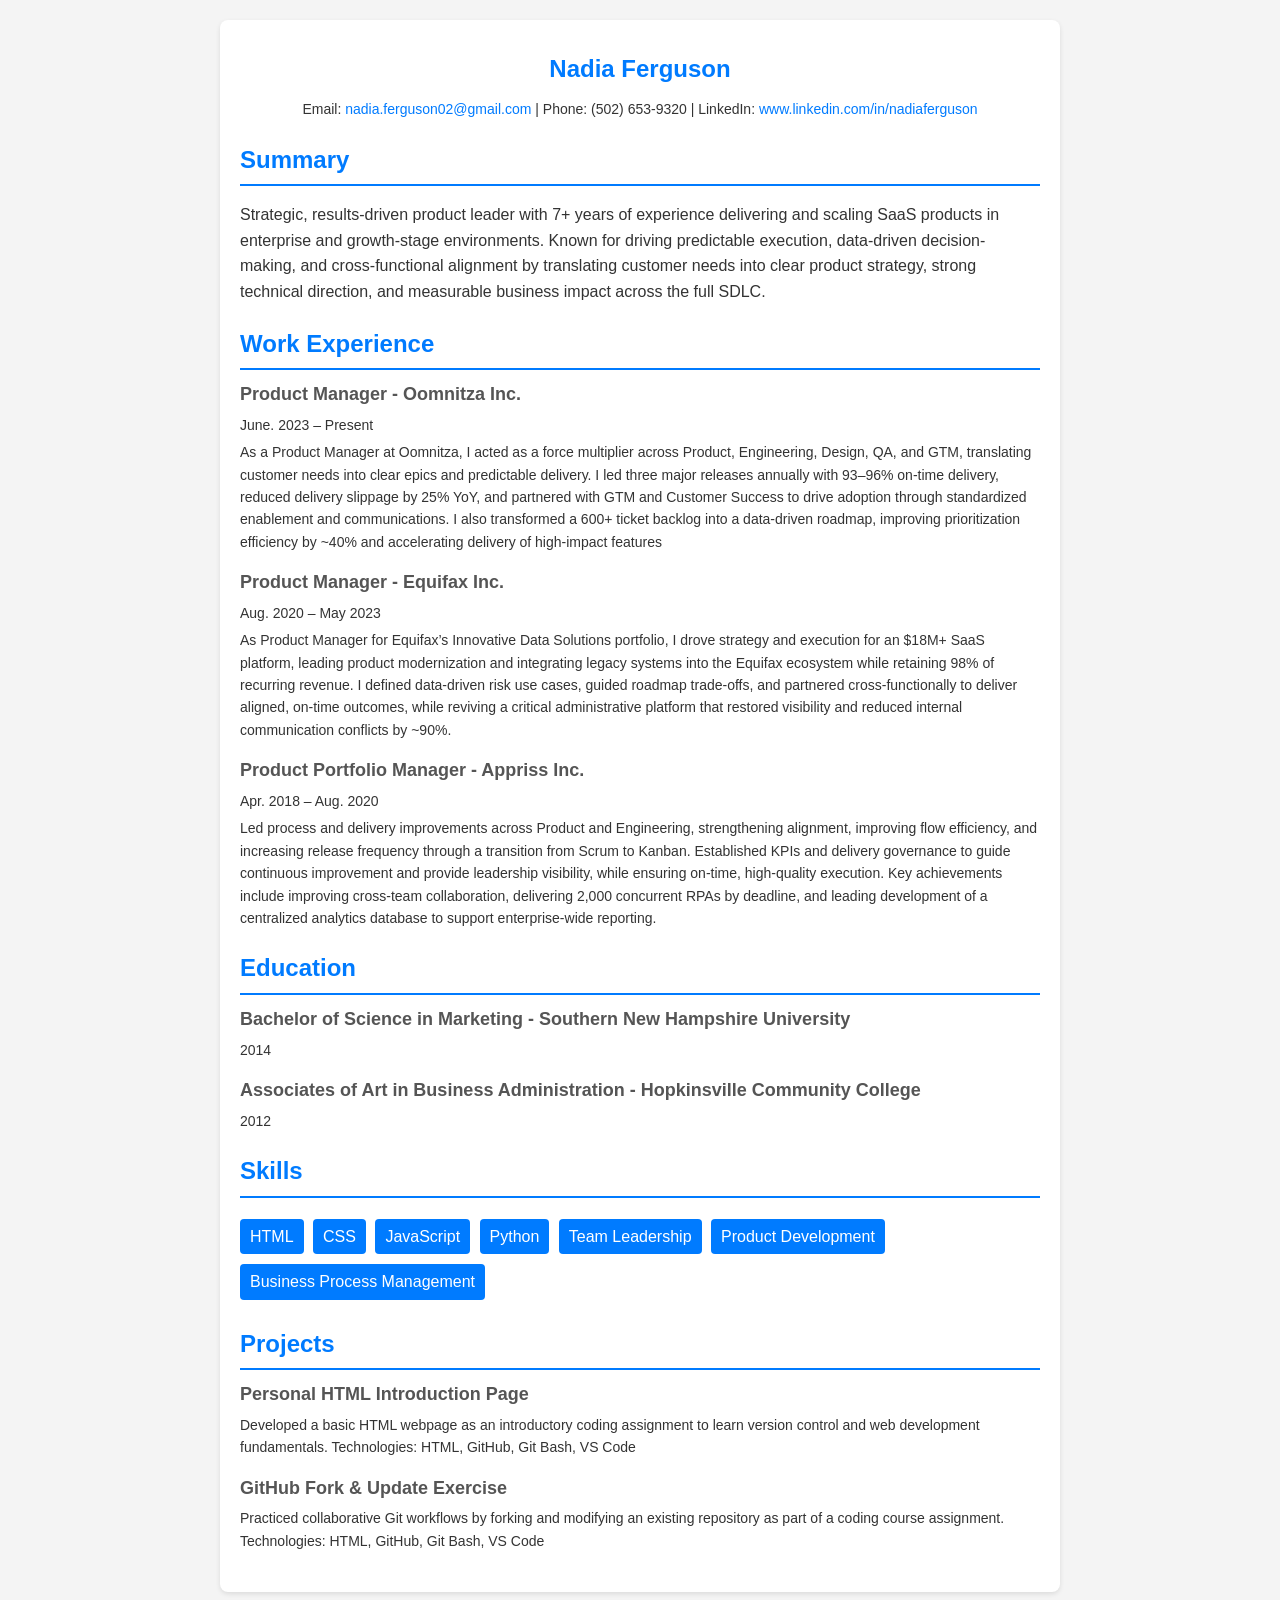
==== index.html @ c43800d7 "uploading resume with details for Nadia" ====
<!DOCTYPE html>
<html lang="en">
    <head>
        <meta charset="UTF-8" />
        <meta name="viewport" content="width=device-width, initial-scale=1.0" />
        <title>Resume Template</title>
    </head>
 
    <style>
        body {
            font-family: Arial, sans-serif;
            line-height: 1.6;
            margin: 0;
            padding: 0;
            color: #333;
            background-color: #f4f4f4;
        }
        .container {
            max-width: 800px;
            margin: 20px auto;
            padding: 20px;
            background: #fff;
            border-radius: 8px;
            box-shadow: 0 2px 5px rgba(0, 0, 0, 0.1);
        }
        h1,
        h2 {
            color: #007bff;
        }
        .header {
            text-align: center;
        }
        .header h1 {
            margin: 10px 0;
        }
        .contact {
            margin: 10px 0;
            font-size: 14px;
        }
        .contact a {
            color: #007bff;
            text-decoration: none;
        }
        .section {
            margin: 20px 0;
        }
        .section h2 {
            margin-bottom: 10px;
            border-bottom: 2px solid #007bff;
            padding-bottom: 5px;
        }
        .item {
            margin-bottom: 15px;
        }
        .item h3 {
            margin: 0;
            font-size: 18px;
            color: #555;
        }
        .item p {
            margin: 5px 0;
            font-size: 14px;
        }
        .skills ul {
            list-style: none;
            padding: 0;
        }
        .skills ul li {
            display: inline-block;
            background: #007bff;
            color: #fff;
            padding: 5px 10px;
            margin: 5px 5px 5px 0;
            border-radius: 4px;
        }
    </style>
 
    <body>
        <main class="container">
            <section class="header">
                <h1>Nadia Ferguson</h1>
                <p class="contact">
                    Email:
                    <a href="mailto:yourname@example.com"
                        >nadia.ferguson02@gmail.com</a
                    >
                    | Phone: (502) 653-9320 | LinkedIn:
                    <a href="#">www.linkedin.com/in/nadiaferguson</a>
                </p>
            </section>
            <section class="section">
                <h2>Summary</h2>
                <p>
                    Strategic, results-driven product leader with 7+ years of experience delivering and scaling SaaS products in enterprise and growth-stage environments. Known for driving predictable execution, data-driven decision-making, and cross-functional alignment by translating customer needs into clear product strategy, strong technical direction, and measurable business impact across the full SDLC.
                </p>
            </section>
            <section class="section">
                <h2>Work Experience</h2>
                <div class="item">
                    <h3>Product Manager - Oomnitza Inc.</h3>
                    <p>June. 2023 – Present</p>
                    <p>
                        As a Product Manager at Oomnitza, I acted as a force multiplier across Product, Engineering, Design, QA, and GTM, translating customer needs into clear epics and predictable delivery. I led three major releases annually with 93–96% on-time delivery, reduced delivery slippage by 25% YoY, and partnered with GTM and Customer Success to drive adoption through standardized enablement and communications. I also transformed a 600+ ticket backlog into a data-driven roadmap, improving prioritization efficiency by ~40% and accelerating delivery of high-impact features
                    </p>
                </div>
                <div class="item">
                    <h3>Product Manager - Equifax Inc.</h3>
                    <p>Aug. 2020 – May 2023</p>
                    <p>
                        As Product Manager for Equifax’s Innovative Data Solutions portfolio, I drove strategy and execution for an $18M+ SaaS platform, leading product modernization and integrating legacy systems into the Equifax ecosystem while retaining 98% of recurring revenue. I defined data-driven risk use cases, guided roadmap trade-offs, and partnered cross-functionally to deliver aligned, on-time outcomes, while reviving a critical administrative platform that restored visibility and reduced internal communication conflicts by ~90%.
                    </p>
                </div>
                <div class="item">
                    <h3>Product Portfolio Manager - Appriss Inc.</h3>
                    <p>Apr. 2018 – Aug. 2020</p>
                    <p>
                        Led process and delivery improvements across Product and Engineering, strengthening alignment, improving flow efficiency, and increasing release frequency through a transition from Scrum to Kanban. Established KPIs and delivery governance to guide continuous improvement and provide leadership visibility, while ensuring on-time, high-quality execution. Key achievements include improving cross-team collaboration, delivering 2,000 concurrent RPAs by deadline, and leading development of a centralized analytics database to support enterprise-wide reporting.
                    </p>
                </div>
            </section>
            <div class="section">
                <h2>Education</h2>
                <div class="item">
                    <h3>Bachelor of Science in Marketing - Southern New Hampshire University</h3>
                    <p>2014</p>
                </div>
                <div class="item">
                    <h3>Associates of Art in Business Administration - Hopkinsville Community College</h3>
                    <p>2012</p>
                </div>
            </section>
            <section class="section">
                <h2>Skills</h2>
                <div class="skills">
                    <ul>
                        <li>HTML</li>
                        <li>CSS</li>
                        <li>JavaScript</li>
                        <li>Python</li>
                        <li>Team Leadership</li>
                        <li>Product Development</li>
                        <li>Business Process Management</li>
                    </ul>
                </div>
            </section>
            <section class="section">
                <h2>Projects</h2>
                <div class="item">
                    <h3>Personal HTML Introduction Page</h3>
                    <p>
                        Developed a basic HTML webpage as an introductory coding assignment to learn version control and web development fundamentals. Technologies: HTML, GitHub, Git Bash, VS Code
                    </p>
                </div>
                <div class="item">
                    <h3>GitHub Fork & Update Exercise</h3>
                    <p>
                        Practiced collaborative Git workflows by forking and modifying an existing repository as part of a coding course assignment. Technologies: HTML, GitHub, Git Bash, VS Code
                    </p>
                </div>
            </section>
        </main>
    </body>
</html>
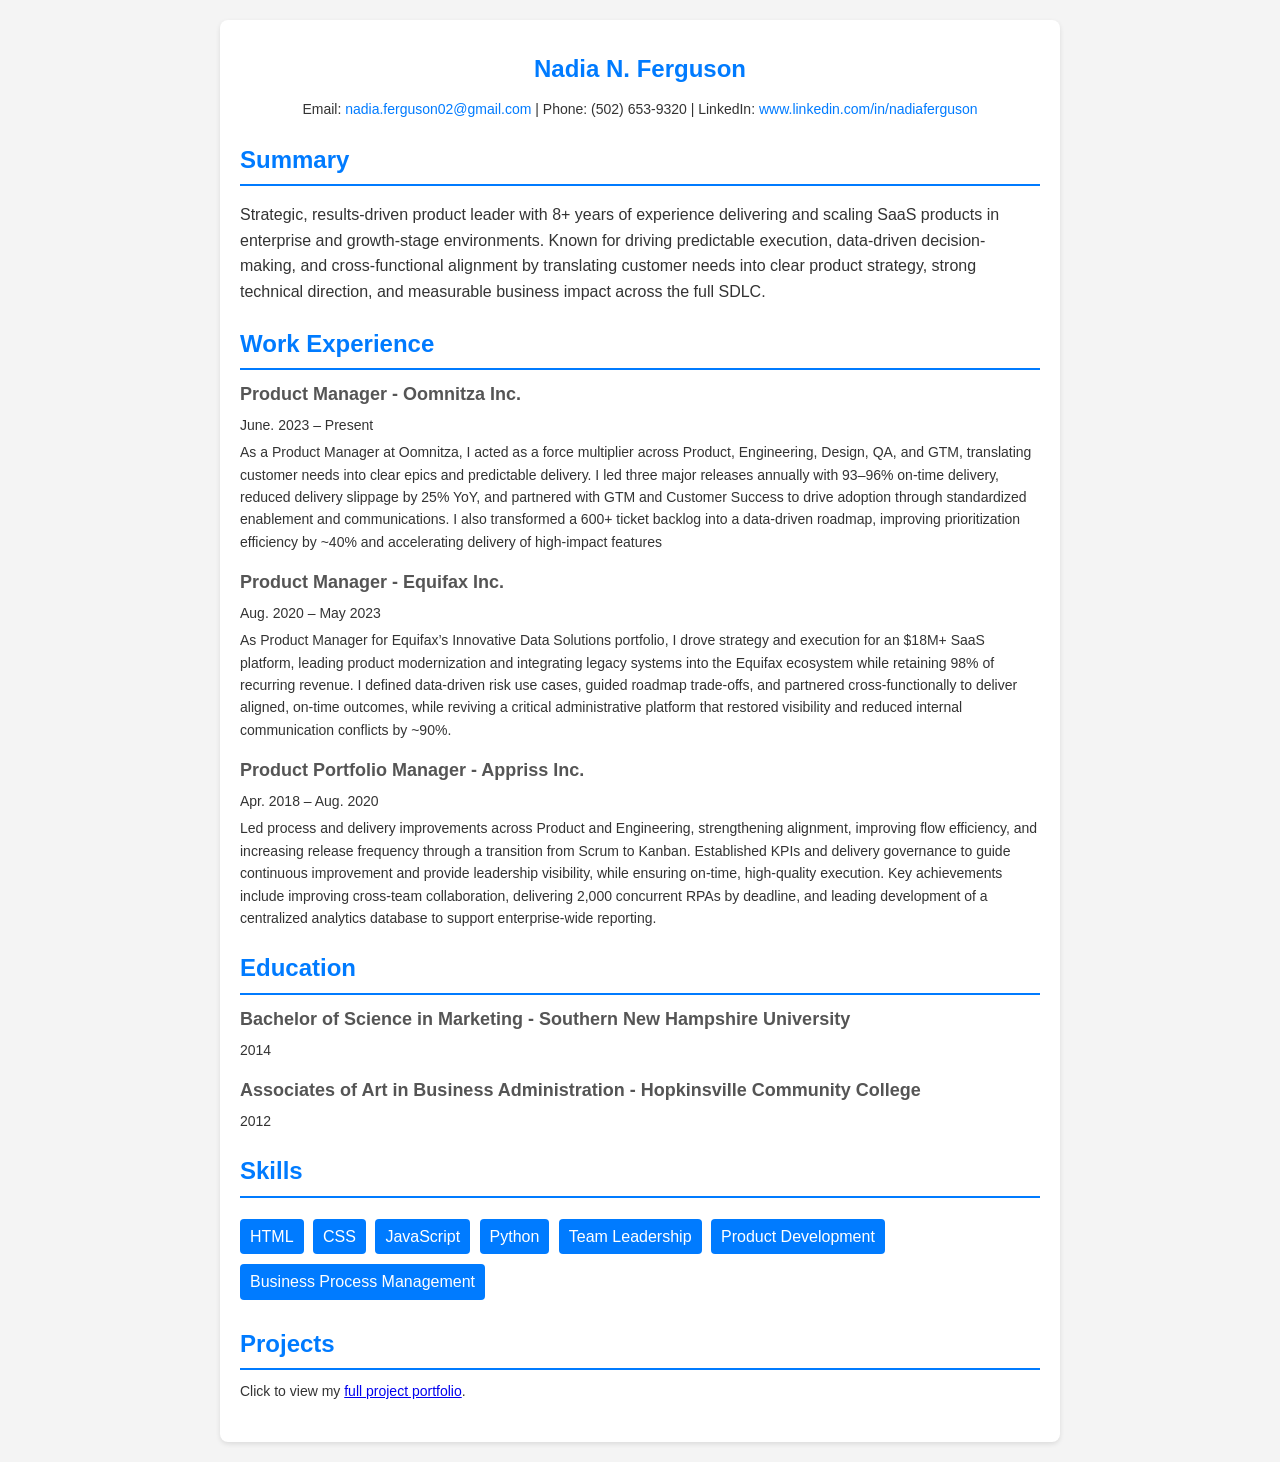
==== commit 620e12bd: "updated index.html to remove projects to separate file and add links" ====
--- a/index.html
+++ b/index.html
@@ -3,95 +3,28 @@
     <head>
         <meta charset="UTF-8" />
         <meta name="viewport" content="width=device-width, initial-scale=1.0" />
-        <title>Resume Template</title>
+        <title>Nadia Ferguson | Product Manager</title>
+        <link rel="stylesheet" href="styles.css">
     </head>
  
-    <style>
-        body {
-            font-family: Arial, sans-serif;
-            line-height: 1.6;
-            margin: 0;
-            padding: 0;
-            color: #333;
-            background-color: #f4f4f4;
-        }
-        .container {
-            max-width: 800px;
-            margin: 20px auto;
-            padding: 20px;
-            background: #fff;
-            border-radius: 8px;
-            box-shadow: 0 2px 5px rgba(0, 0, 0, 0.1);
-        }
-        h1,
-        h2 {
-            color: #007bff;
-        }
-        .header {
-            text-align: center;
-        }
-        .header h1 {
-            margin: 10px 0;
-        }
-        .contact {
-            margin: 10px 0;
-            font-size: 14px;
-        }
-        .contact a {
-            color: #007bff;
-            text-decoration: none;
-        }
-        .section {
-            margin: 20px 0;
-        }
-        .section h2 {
-            margin-bottom: 10px;
-            border-bottom: 2px solid #007bff;
-            padding-bottom: 5px;
-        }
-        .item {
-            margin-bottom: 15px;
-        }
-        .item h3 {
-            margin: 0;
-            font-size: 18px;
-            color: #555;
-        }
-        .item p {
-            margin: 5px 0;
-            font-size: 14px;
-        }
-        .skills ul {
-            list-style: none;
-            padding: 0;
-        }
-        .skills ul li {
-            display: inline-block;
-            background: #007bff;
-            color: #fff;
-            padding: 5px 10px;
-            margin: 5px 5px 5px 0;
-            border-radius: 4px;
-        }
-    </style>
- 
+     
     <body>
         <main class="container">
             <section class="header">
-                <h1>Nadia Ferguson</h1>
+                <h1>Nadia N. Ferguson</h1>
                 <p class="contact">
                     Email:
-                    <a href="mailto:yourname@example.com"
+                    <a href="mailto:nadia.ferguson02@gmail.com"
                         >nadia.ferguson02@gmail.com</a
                     >
                     | Phone: (502) 653-9320 | LinkedIn:
-                    <a href="#">www.linkedin.com/in/nadiaferguson</a>
+                    <a href="https://www.linkedin.com/in/nadiaferguson">www.linkedin.com/in/nadiaferguson</a>
                 </p>
             </section>
             <section class="section">
                 <h2>Summary</h2>
                 <p>
-                    Strategic, results-driven product leader with 7+ years of experience delivering and scaling SaaS products in enterprise and growth-stage environments. Known for driving predictable execution, data-driven decision-making, and cross-functional alignment by translating customer needs into clear product strategy, strong technical direction, and measurable business impact across the full SDLC.
+                    Strategic, results-driven product leader with 8+ years of experience delivering and scaling SaaS products in enterprise and growth-stage environments. Known for driving predictable execution, data-driven decision-making, and cross-functional alignment by translating customer needs into clear product strategy, strong technical direction, and measurable business impact across the full SDLC.
                 </p>
             </section>
             <section class="section">
@@ -145,18 +78,7 @@
             </section>
             <section class="section">
                 <h2>Projects</h2>
-                <div class="item">
-                    <h3>Personal HTML Introduction Page</h3>
-                    <p>
-                        Developed a basic HTML webpage as an introductory coding assignment to learn version control and web development fundamentals. Technologies: HTML, GitHub, Git Bash, VS Code
-                    </p>
-                </div>
-                <div class="item">
-                    <h3>GitHub Fork & Update Exercise</h3>
-                    <p>
-                        Practiced collaborative Git workflows by forking and modifying an existing repository as part of a coding course assignment. Technologies: HTML, GitHub, Git Bash, VS Code
-                    </p>
-                </div>
+                <div class="item"><p>Click to view my <a href="projects.html">full project portfolio</a>.</p>  </div>
             </section>
         </main>
     </body>
--- a/styles.css
+++ b/styles.css
@@ -0,0 +1,66 @@
+body {
+  font-family: Arial, sans-serif;
+  line-height: 1.6;
+  margin: 0;
+  padding: 0;
+  color: #333;
+  background-color: #f4f4f4;
+}
+.container {
+  max-width: 800px;
+  margin: 20px auto;
+  padding: 20px;
+  background: #fff;
+  border-radius: 8px;
+  box-shadow: 0 2px 5px rgba(0, 0, 0, 0.1);
+}
+h1,
+h2 {
+  color: #007bff;
+}
+.header {
+  text-align: center;
+}
+.header h1 {
+  margin: 10px 0;
+}
+.contact {
+  margin: 10px 0;
+  font-size: 14px;
+}
+.contact a {
+  color: #007bff;
+  text-decoration: none;
+}
+.section {
+  margin: 20px 0;
+}
+.section h2 {
+  margin-bottom: 10px;
+  border-bottom: 2px solid #007bff;
+  padding-bottom: 5px;
+}
+.item {
+  margin-bottom: 15px;
+}
+.item h3 {
+  margin: 0;
+  font-size: 18px;
+  color: #555;
+}
+.item p {
+  margin: 5px 0;
+  font-size: 14px;
+}
+.skills ul {
+  list-style: none;
+  padding: 0;
+}
+.skills ul li {
+  display: inline-block;
+  background: #007bff;
+  color: #fff;
+  padding: 5px 10px;
+  margin: 5px 5px 5px 0;
+  border-radius: 4px;
+}
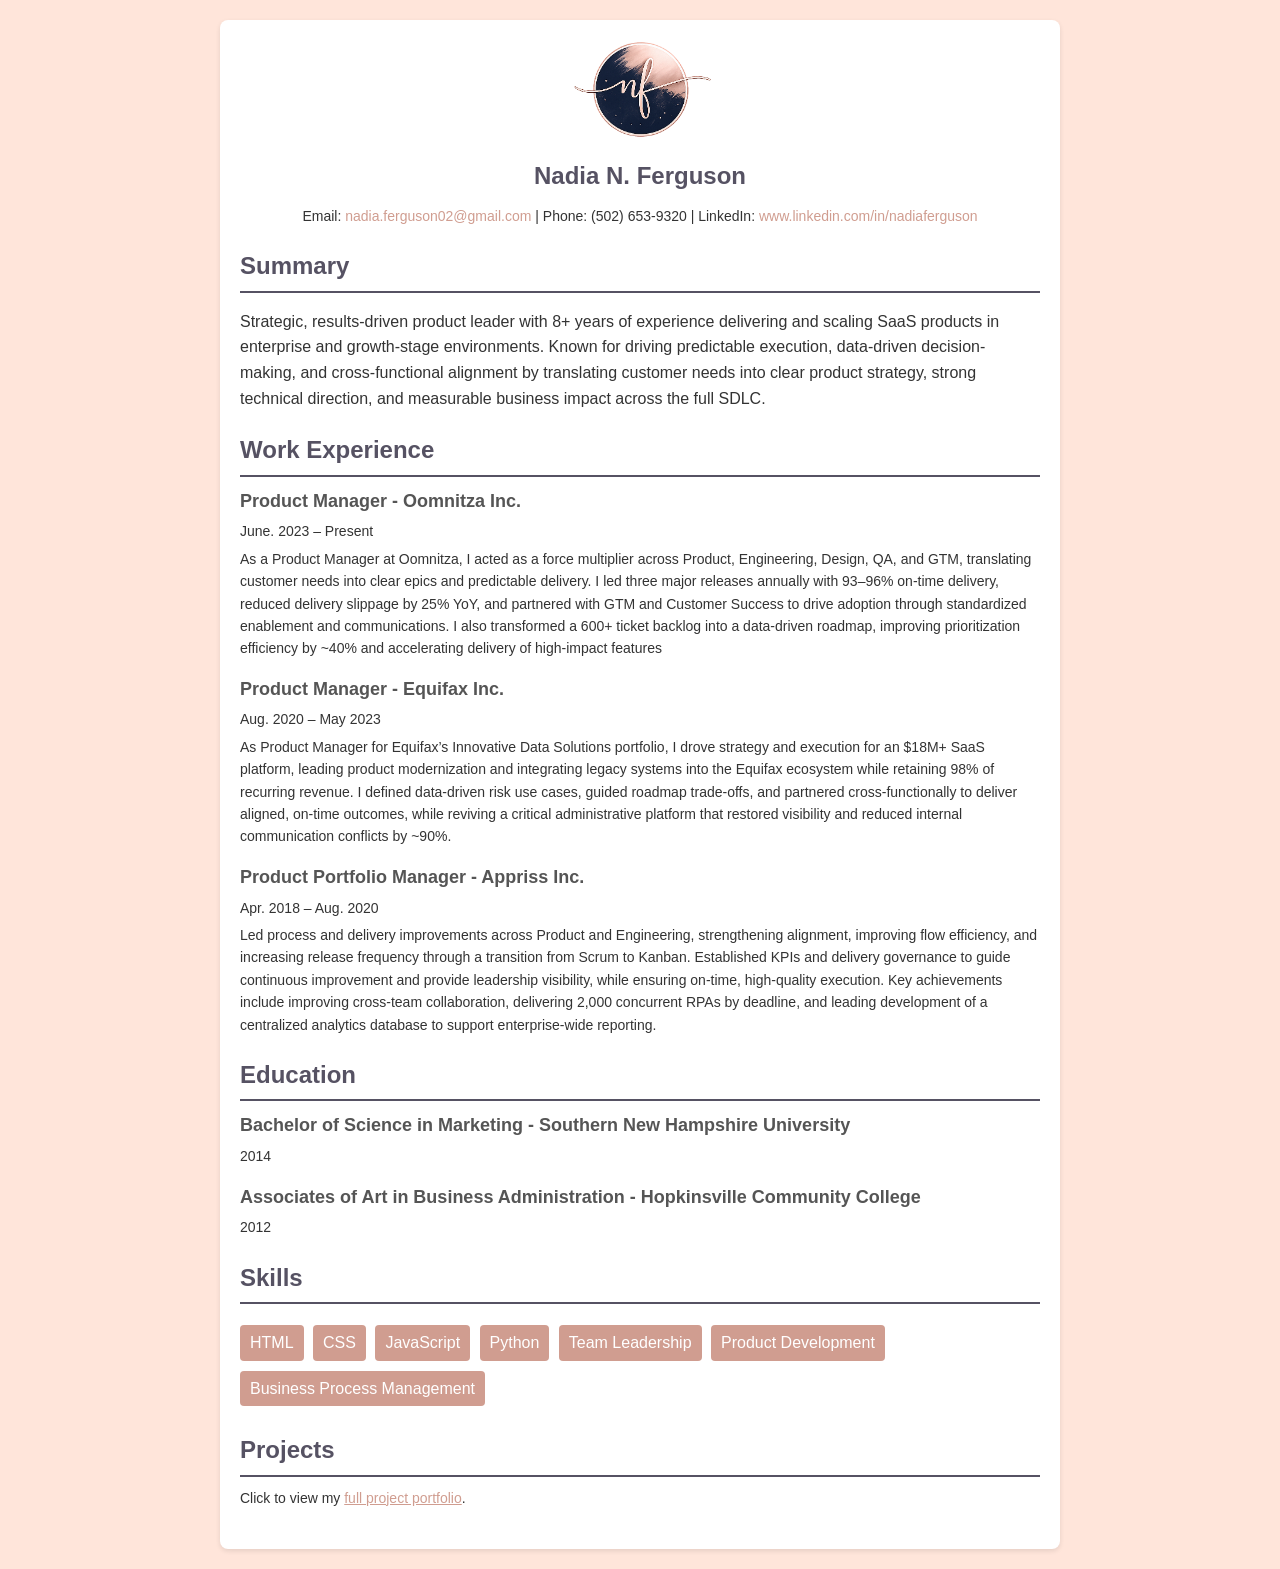
==== commit c608bc9d: "added logo, changed backgrond colors & header colors to match, return to resume link" ====
--- a/index.html
+++ b/index.html
@@ -11,6 +11,7 @@
     <body>
         <main class="container">
             <section class="header">
+                <img class="nflogo" src="nf_emblem.png" alt="Nadia Ferguson Logo">
                 <h1>Nadia N. Ferguson</h1>
                 <p class="contact">
                     Email:
--- a/styles.css
+++ b/styles.css
@@ -4,7 +4,8 @@
   margin: 0;
   padding: 0;
   color: #333;
-  background-color: #f4f4f4;
+  background-color: #FFE5DA;
+  /* #f4f4f4 */
 }
 .container {
   max-width: 800px;
@@ -14,9 +15,10 @@
   border-radius: 8px;
   box-shadow: 0 2px 5px rgba(0, 0, 0, 0.1);
 }
-h1,
+h1,  
 h2 {
-  color: #007bff;
+  color: #565263; 
+  /* #007bff; */
 }
 .header {
   text-align: center;
@@ -29,7 +31,7 @@
   font-size: 14px;
 }
 .contact a {
-  color: #007bff;
+  color: #D09D90;
   text-decoration: none;
 }
 .section {
@@ -37,7 +39,7 @@
 }
 .section h2 {
   margin-bottom: 10px;
-  border-bottom: 2px solid #007bff;
+  border-bottom: 2px solid #565263;
   padding-bottom: 5px;
 }
 .item {
@@ -52,15 +54,29 @@
   margin: 5px 0;
   font-size: 14px;
 }
+.item a { 
+  color: #D09D90;
+}
 .skills ul {
   list-style: none;
   padding: 0;
 }
 .skills ul li {
   display: inline-block;
-  background: #007bff;
+  background: #D09D90;
   color: #fff;
   padding: 5px 10px;
   margin: 5px 5px 5px 0;
   border-radius: 4px;
 }
+.nflogo {
+   max-width: 300px;
+}
+.footer {text-align: center;}
+
+
+/* --color-1: #000;  Black 
+--color-2: #D09D90;  Dark Peach     Alts: #E0B0A3
+--color-3: #121D35;  Midnight Blue  Alts: #142038
+--color-4: #FFFDFE;  White
+--color-5: #FEDBD2;  Light Peach    Alts: #FDDCCE */
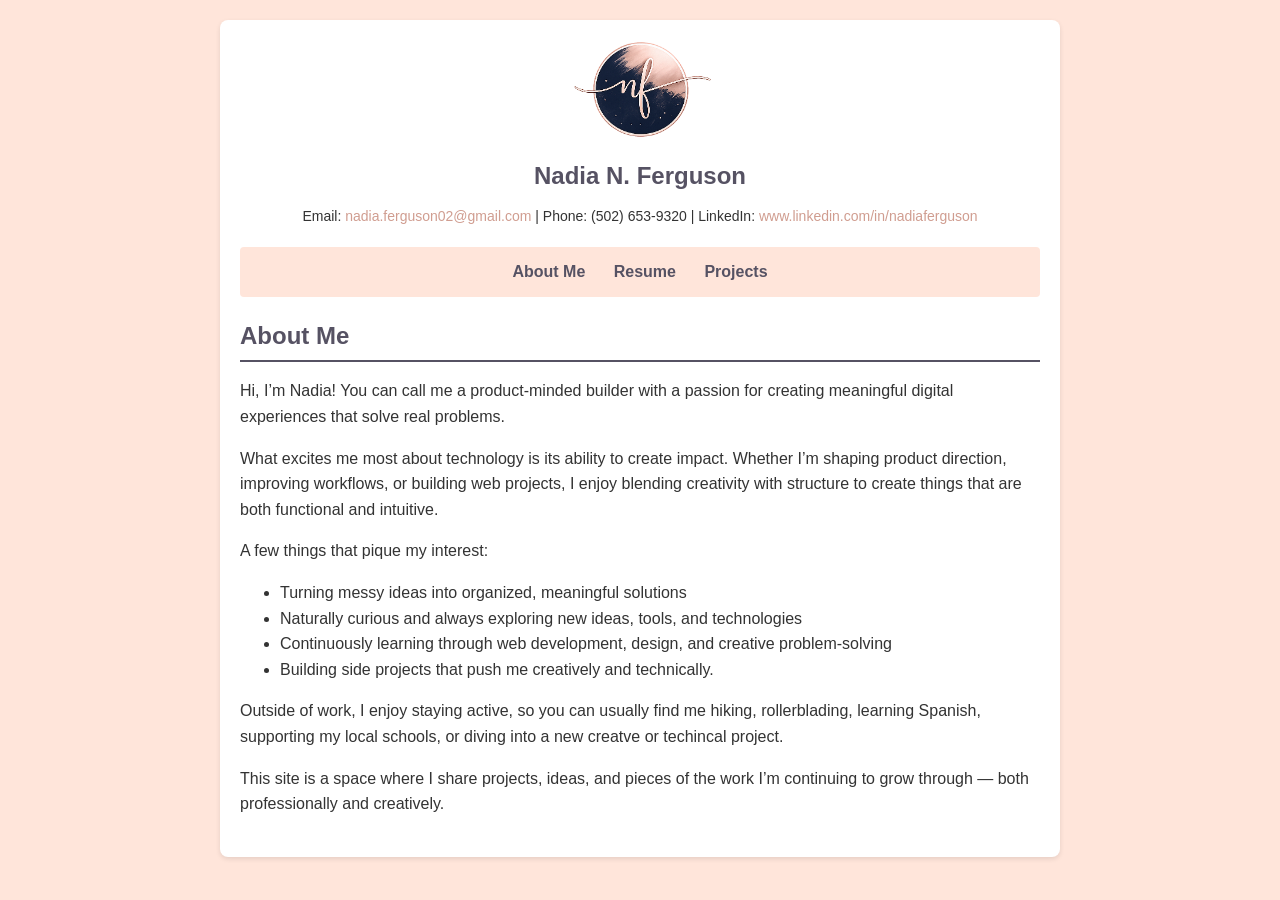
==== commit eeaae67a: "updates to add about us and media query stylesheet" ====
--- a/index.html
+++ b/index.html
@@ -1,86 +1,82 @@
-<!DOCTYPE html>
+<!doctype html>
 <html lang="en">
-    <head>
-        <meta charset="UTF-8" />
-        <meta name="viewport" content="width=device-width, initial-scale=1.0" />
-        <title>Nadia Ferguson | Product Manager</title>
-        <link rel="stylesheet" href="styles.css">
-    </head>
- 
-     
-    <body>
-        <main class="container">
-            <section class="header">
-                <img class="nflogo" src="nf_emblem.png" alt="Nadia Ferguson Logo">
-                <h1>Nadia N. Ferguson</h1>
-                <p class="contact">
-                    Email:
-                    <a href="mailto:nadia.ferguson02@gmail.com"
-                        >nadia.ferguson02@gmail.com</a
-                    >
-                    | Phone: (502) 653-9320 | LinkedIn:
-                    <a href="https://www.linkedin.com/in/nadiaferguson">www.linkedin.com/in/nadiaferguson</a>
-                </p>
-            </section>
-            <section class="section">
-                <h2>Summary</h2>
-                <p>
-                    Strategic, results-driven product leader with 8+ years of experience delivering and scaling SaaS products in enterprise and growth-stage environments. Known for driving predictable execution, data-driven decision-making, and cross-functional alignment by translating customer needs into clear product strategy, strong technical direction, and measurable business impact across the full SDLC.
-                </p>
-            </section>
-            <section class="section">
-                <h2>Work Experience</h2>
-                <div class="item">
-                    <h3>Product Manager - Oomnitza Inc.</h3>
-                    <p>June. 2023 – Present</p>
-                    <p>
-                        As a Product Manager at Oomnitza, I acted as a force multiplier across Product, Engineering, Design, QA, and GTM, translating customer needs into clear epics and predictable delivery. I led three major releases annually with 93–96% on-time delivery, reduced delivery slippage by 25% YoY, and partnered with GTM and Customer Success to drive adoption through standardized enablement and communications. I also transformed a 600+ ticket backlog into a data-driven roadmap, improving prioritization efficiency by ~40% and accelerating delivery of high-impact features
-                    </p>
-                </div>
-                <div class="item">
-                    <h3>Product Manager - Equifax Inc.</h3>
-                    <p>Aug. 2020 – May 2023</p>
-                    <p>
-                        As Product Manager for Equifax’s Innovative Data Solutions portfolio, I drove strategy and execution for an $18M+ SaaS platform, leading product modernization and integrating legacy systems into the Equifax ecosystem while retaining 98% of recurring revenue. I defined data-driven risk use cases, guided roadmap trade-offs, and partnered cross-functionally to deliver aligned, on-time outcomes, while reviving a critical administrative platform that restored visibility and reduced internal communication conflicts by ~90%.
-                    </p>
-                </div>
-                <div class="item">
-                    <h3>Product Portfolio Manager - Appriss Inc.</h3>
-                    <p>Apr. 2018 – Aug. 2020</p>
-                    <p>
-                        Led process and delivery improvements across Product and Engineering, strengthening alignment, improving flow efficiency, and increasing release frequency through a transition from Scrum to Kanban. Established KPIs and delivery governance to guide continuous improvement and provide leadership visibility, while ensuring on-time, high-quality execution. Key achievements include improving cross-team collaboration, delivering 2,000 concurrent RPAs by deadline, and leading development of a centralized analytics database to support enterprise-wide reporting.
-                    </p>
-                </div>
-            </section>
-            <div class="section">
-                <h2>Education</h2>
-                <div class="item">
-                    <h3>Bachelor of Science in Marketing - Southern New Hampshire University</h3>
-                    <p>2014</p>
-                </div>
-                <div class="item">
-                    <h3>Associates of Art in Business Administration - Hopkinsville Community College</h3>
-                    <p>2012</p>
-                </div>
-            </section>
-            <section class="section">
-                <h2>Skills</h2>
-                <div class="skills">
-                    <ul>
-                        <li>HTML</li>
-                        <li>CSS</li>
-                        <li>JavaScript</li>
-                        <li>Python</li>
-                        <li>Team Leadership</li>
-                        <li>Product Development</li>
-                        <li>Business Process Management</li>
-                    </ul>
-                </div>
-            </section>
-            <section class="section">
-                <h2>Projects</h2>
-                <div class="item"><p>Click to view my <a href="projects.html">full project portfolio</a>.</p>  </div>
-            </section>
-        </main>
-    </body>
-</html>+  <head>
+    <meta charset="UTF-8" />
+    <meta name="viewport" content="width=device-width, initial-scale=1.0" />
+    <title>Nadia Ferguson | Product Manager</title>
+    <link rel="stylesheet" href="css/styles.css" />
+    <link rel="stylesheet" href="css/index.css" />
+  </head>
+
+  <body>
+    <main class="container">
+      <section class="header">
+        <img
+          class="nflogo"
+          src="images/nf_emblem.png"
+          alt="Nadia Ferguson Logo"
+        />
+        <h1>Nadia N. Ferguson</h1>
+        <p class="contact">
+          Email:
+          <a href="mailto:nadia.ferguson02@gmail.com"
+            >nadia.ferguson02@gmail.com</a
+          >
+          | Phone: (502) 653-9320 | LinkedIn:
+          <a href="https://www.linkedin.com/in/nadiaferguson"
+            >www.linkedin.com/in/nadiaferguson</a
+          >
+        </p>
+        <nav class="navbar">
+          <ul>
+            <li><a href="index.html">About Me</a></li>
+            <li><a href="resume.html">Resume</a></li>
+            <li><a href="projects.html">Projects</a></li>
+          </ul>
+        </nav>
+      </section>
+
+      <section class="section">
+        <h2>About Me</h2>
+        <p>
+          Hi, I’m Nadia! You can call me a product-minded builder with a passion
+          for creating meaningful digital experiences that solve real problems.
+        </p>
+
+        <p>
+          What excites me most about technology is its ability to create impact.
+          Whether I’m shaping product direction, improving workflows, or
+          building web projects, I enjoy blending creativity with structure to
+          create things that are both functional and intuitive.
+        </p>
+        <p>A few things that pique my interest:</p>
+        <ul>
+          <li>Turning messy ideas into organized, meaningful solutions</li>
+          <li>
+            Naturally curious and always exploring new ideas, tools, and
+            technologies
+          </li>
+          <li>
+            Continuously learning through web development, design, and creative
+            problem-solving
+          </li>
+          <li>
+            Building side projects that push me creatively and technically.
+          </li>
+        </ul>
+
+        <p>
+          Outside of work, I enjoy staying active, so you can usually find me
+          hiking, rollerblading, learning Spanish, supporting my local schools,
+          or diving into a new creatve or techincal project.
+        </p>
+
+        <p>
+          This site is a space where I share projects, ideas, and pieces of the
+          work I’m continuing to grow through — both professionally and
+          creatively.
+        </p>
+      </section>
+    </main>
+  </body>
+</html>
--- a/css/styles.css
+++ b/css/styles.css
@@ -0,0 +1,113 @@
+body {
+  font-family: Arial, sans-serif;
+  line-height: 1.6;
+  margin: 0;
+  padding: 0;
+  color: #333;
+  background-color: #ffe5da;
+  /* #f4f4f4 */
+}
+.container {
+  max-width: 800px;
+  margin: 20px auto;
+  padding: 20px;
+  background: #fff;
+  border-radius: 8px;
+  box-shadow: 0 2px 5px rgba(0, 0, 0, 0.1);
+}
+h1,
+h2 {
+  color: #565263;
+  /* #007bff; */
+}
+.header {
+  text-align: center;
+}
+.header h1 {
+  margin: 10px 0;
+}
+.contact {
+  margin: 10px 0;
+  font-size: 14px;
+}
+.contact a {
+  color: #d09d90;
+  text-decoration: none;
+}
+
+.navbar {
+  margin-top: 20px;
+  text-align: center;
+  background-color: #ffe5da;
+  padding: 12px 0;
+  border-radius: 4px;
+}
+
+.navbar ul {
+  list-style: none;
+  padding: 0;
+  margin: 0;
+}
+
+.navbar li {
+  display: inline-block;
+  margin: 0 12px;
+}
+
+.navbar a {
+  text-decoration: none;
+  color: #565263;
+  font-weight: bold;
+}
+
+.navbar a:hover {
+  color: white;
+}
+
+.section {
+  margin: 20px 0;
+}
+.section h2 {
+  margin-bottom: 10px;
+  border-bottom: 2px solid #565263;
+  padding-bottom: 5px;
+}
+.item {
+  margin-bottom: 15px;
+}
+.item h3 {
+  margin: 0;
+  font-size: 18px;
+  color: #555;
+}
+.item p {
+  margin: 5px 0;
+  font-size: 14px;
+}
+.item a {
+  color: #d09d90;
+}
+.skills ul {
+  list-style: none;
+  padding: 0;
+}
+.skills ul li {
+  display: inline-block;
+  background: #d09d90;
+  color: #fff;
+  padding: 5px 10px;
+  margin: 5px 5px 5px 0;
+  border-radius: 4px;
+}
+.nflogo {
+  max-width: 300px;
+}
+.footer {
+  text-align: center;
+}
+
+/* --color-1: #000;  Black 
+--color-2: #D09D90;  Dark Peach     Alts: #E0B0A3
+--color-3: #121D35;  Midnight Blue  Alts: #142038
+--color-4: #FFFDFE;  White
+--color-5: #FEDBD2;  Light Peach    Alts: #FDDCCE */
--- a/css/index.css
+++ b/css/index.css
@@ -0,0 +1,33 @@
+@media (max-width: 900px) {
+  body {
+    padding: 15px;
+  }
+
+  .section {
+    margin: 10px 0;
+  }
+
+  .section h2 {
+    font-size: 20px;
+  }
+
+  .item h3 {
+    font-size: 15px;
+  }
+
+  .item p {
+    font-size: 12px;
+    line-height: 1.5;
+  }
+
+  .nflogo {
+    max-width: 180px;
+    display: block;
+    margin: 0 auto;
+  }
+
+  .footer {
+    font-size: 12px;
+    padding: 10px;
+  }
+}
